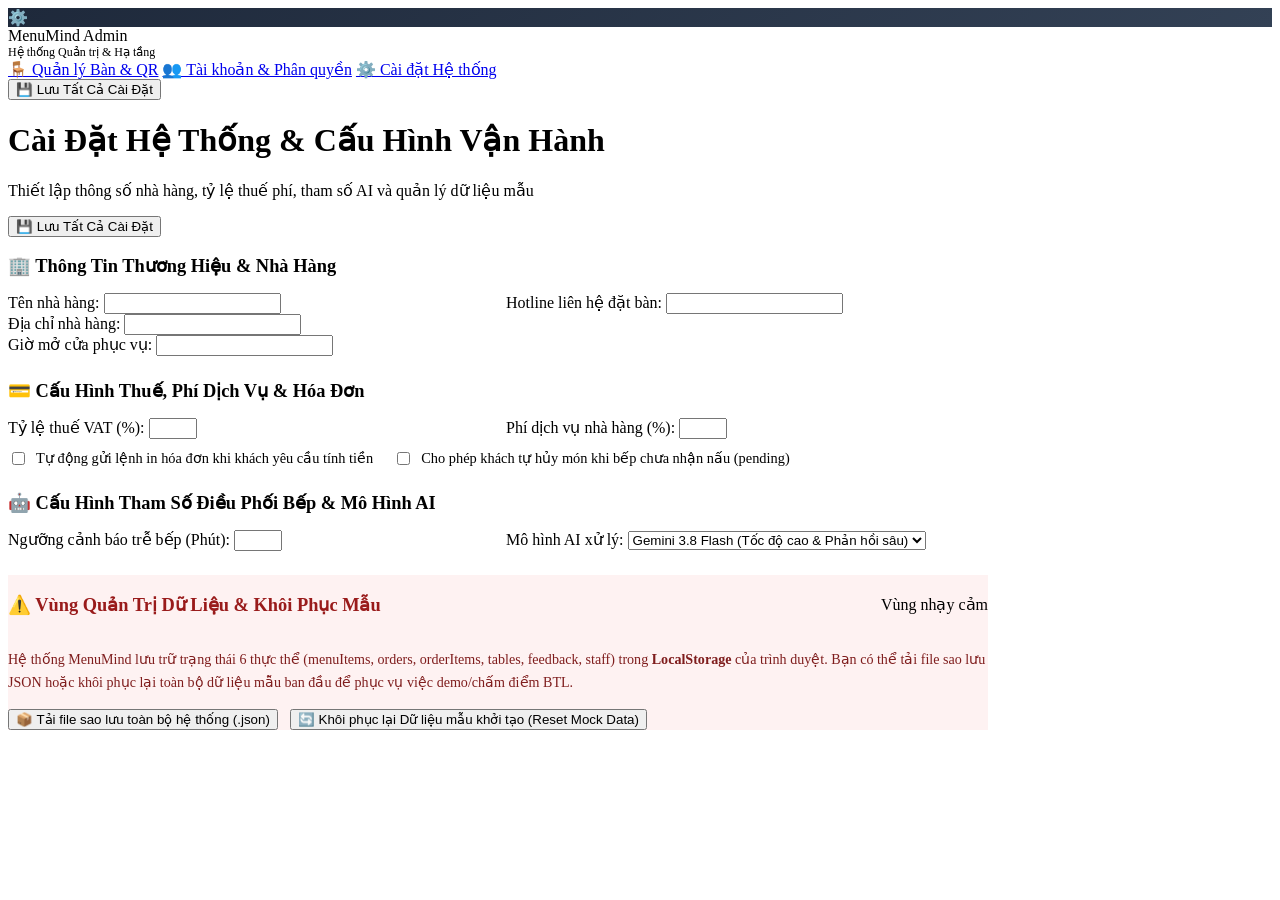
==== admin-table-management.html @ ac323d4d "feat: sua duoi mo rong css va js cho phan he admin" ====
<!DOCTYPE html>
<html lang="vi">
<head>
  <meta charset="UTF-8">
  <meta name="viewport" content="width=device-width, initial-scale=1.0">
  <title>Cài Đặt Hệ Thống | MenuMind - Quản trị viên</title>
  <link rel="stylesheet" href="css/style.css">
  <link rel="stylesheet" href="css/responsive.css">
  <link rel="stylesheet" href="css/pages/admin-settings.css">
</head>
<body>

  <header class="site-header">
    <div class="brand-logo">
      <div class="logo-icon" style="background: linear-gradient(135deg, #1E293B, #334155);">⚙️</div>
      <div>
        <span>MenuMind Admin</span>
        <div style="font-size: 0.75rem; color: var(--text-muted); font-weight: normal;">Hệ thống Quản trị & Hạ tầng</div>
      </div>
    </div>

    <nav class="header-nav">
      <a href="admin-table-management.html" class="nav-link">🪑 Quản lý Bàn & QR</a>
      <a href="admin-user-management.html" class="nav-link">👥 Tài khoản & Phân quyền</a>
      <a href="admin-settings.html" class="nav-link active">⚙️ Cài đặt Hệ thống</a>
    </nav>

    <div class="header-right">
      <button class="btn btn-primary btn-sm" onclick="saveAllSettings()">💾 Lưu Tất Cả Cài Đặt</button>
    </div>
  </header>

  <main class="container" style="max-width: 980px;">
    <div class="page-head">
      <div>
        <h1 class="page-title">Cài Đặt Hệ Thống & Cấu Hình Vận Hành</h1>
        <p class="page-subtitle">Thiết lập thông số nhà hàng, tỷ lệ thuế phí, tham số AI và quản lý dữ liệu mẫu</p>
      </div>
      <button class="btn btn-primary" onclick="saveAllSettings()">💾 Lưu Tất Cả Cài Đặt</button>
    </div>

    <div class="card" style="margin-bottom: 24px;">
      <h3 style="font-size: 1.15rem; color: var(--secondary); margin-bottom: 16px;">
        🏢 Thông Tin Thương Hiệu & Nhà Hàng
      </h3>

      <div style="display: grid; grid-template-columns: 1fr 1fr; gap: 16px;">
        <div class="form-group">
          <label class="form-label" for="settingRestName">Tên nhà hàng:</label>
          <input type="text" id="settingRestName" class="form-control">
        </div>
        <div class="form-group">
          <label class="form-label" for="settingHotline">Hotline liên hệ đặt bàn:</label>
          <input type="text" id="settingHotline" class="form-control">
        </div>
      </div>

      <div class="form-group">
        <label class="form-label" for="settingAddress">Địa chỉ nhà hàng:</label>
        <input type="text" id="settingAddress" class="form-control">
      </div>

      <div class="form-group">
        <label class="form-label" for="settingHours">Giờ mở cửa phục vụ:</label>
        <input type="text" id="settingHours" class="form-control">
      </div>
    </div>

    <div class="card" style="margin-bottom: 24px;">
      <h3 style="font-size: 1.15rem; color: var(--secondary); margin-bottom: 16px;">
        💳 Cấu Hình Thuế, Phí Dịch Vụ & Hóa Đơn
      </h3>

      <div style="display: grid; grid-template-columns: 1fr 1fr; gap: 16px;">
        <div class="form-group">
          <label class="form-label" for="settingVat">Tỷ lệ thuế VAT (%):</label>
          <input type="number" id="settingVat" class="form-control" min="0" max="20" step="1">
        </div>
        <div class="form-group">
          <label class="form-label" for="settingServiceFee">Phí dịch vụ nhà hàng (%):</label>
          <input type="number" id="settingServiceFee" class="form-control" min="0" max="20" step="1">
        </div>
      </div>

      <div style="display: flex; gap: 20px; align-items: center; margin-top: 10px;">
        <label style="display: flex; align-items: center; gap: 8px; cursor: pointer;">
          <input type="checkbox" id="settingAutoPrint">
          <span style="font-size: 0.9rem; font-weight: 500;">Tự động gửi lệnh in hóa đơn khi khách yêu cầu tính tiền</span>
        </label>
        <label style="display: flex; align-items: center; gap: 8px; cursor: pointer;">
          <input type="checkbox" id="settingAllowCancel">
          <span style="font-size: 0.9rem; font-weight: 500;">Cho phép khách tự hủy món khi bếp chưa nhận nấu (pending)</span>
        </label>
      </div>
    </div>

    <div class="card" style="margin-bottom: 24px;">
      <h3 style="font-size: 1.15rem; color: var(--secondary); margin-bottom: 16px;">
        🤖 Cấu Hình Tham Số Điều Phối Bếp & Mô Hình AI
      </h3>

      <div style="display: grid; grid-template-columns: 1fr 1fr; gap: 16px;">
        <div class="form-group">
          <label class="form-label" for="settingAlertDelay">Ngưỡng cảnh báo trễ bếp (Phút):</label>
          <input type="number" id="settingAlertDelay" class="form-control" min="10" max="60">
        </div>
        <div class="form-group">
          <label class="form-label" for="settingAiModel">Mô hình AI xử lý:</label>
          <select id="settingAiModel" class="form-control">
            <option value="Gemini 3.8 Flash">Gemini 3.8 Flash (Tốc độ cao & Phản hồi sâu)</option>
            <option value="MenuMind Rule Engine">Quy tắc định sẵn (Ngoại tuyến 100%)</option>
          </select>
        </div>
      </div>
    </div>

    <div class="card" style="background: #FEF2F2; border-color: #FECACA;">
      <div style="display: flex; justify-content: space-between; align-items: center; margin-bottom: 12px; flex-wrap: wrap; gap: 10px;">
        <h3 style="font-size: 1.15rem; color: #991B1B;">
          ⚠️ Vùng Quản Trị Dữ Liệu & Khôi Phục Mẫu
        </h3>
        <span class="badge badge-urgent">Vùng nhạy cảm</span>
      </div>

      <p style="font-size: 0.88rem; color: #7F1D1D; margin-bottom: 16px; line-height: 1.6;">
        Hệ thống MenuMind lưu trữ trạng thái 6 thực thể (menuItems, orders, orderItems, tables, feedback, staff) trong <strong>LocalStorage</strong> của trình duyệt. Bạn có thể tải file sao lưu JSON hoặc khôi phục lại toàn bộ dữ liệu mẫu ban đầu để phục vụ việc demo/chấm điểm BTL.
      </p>

      <div style="display: flex; gap: 12px; flex-wrap: wrap;">
        <button class="btn btn-secondary btn-sm" onclick="exportFullBackup()">
          📦 Tải file sao lưu toàn bộ hệ thống (.json)
        </button>
        <button class="btn btn-danger btn-sm" onclick="handleFullDatabaseReset()">
          🔄 Khôi phục lại Dữ liệu mẫu khởi tạo (Reset Mock Data)
        </button>
      </div>
    </div>
  </main>

  <script src="assets/data/mock-data.js"></script>
  <script src="js/store.js"></script>
  <script src="js/main.js"></script>
  <script src="js/pages/admin-settings.js"></script>
</body>
</html>
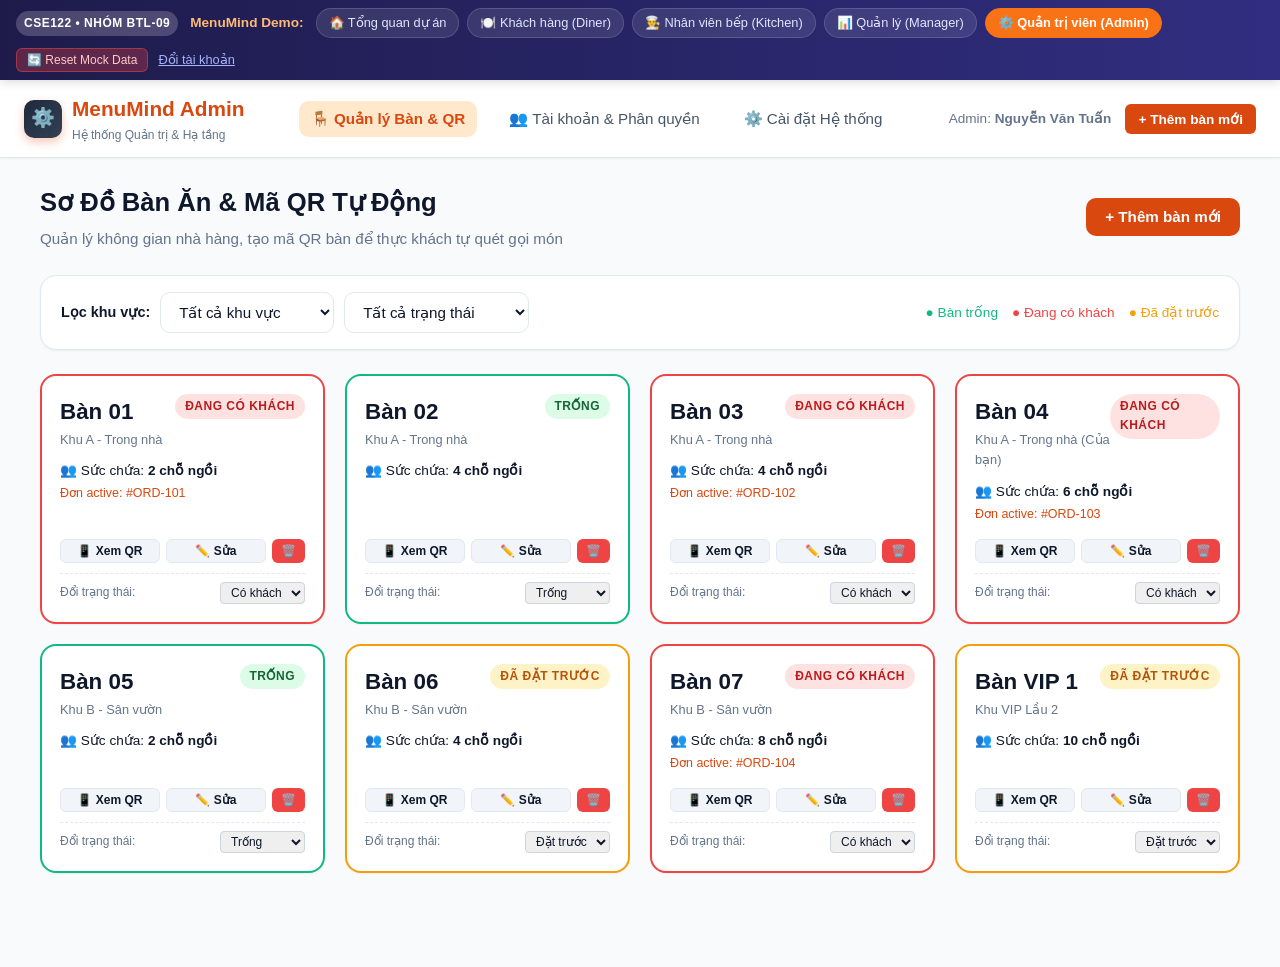
==== commit d410c62f: "feat: tich hop module kitchen login cua hoang" ====
--- a/admin-table-management.html
+++ b/admin-table-management.html
@@ -3,10 +3,10 @@
 <head>
   <meta charset="UTF-8">
   <meta name="viewport" content="width=device-width, initial-scale=1.0">
-  <title>Cài Đặt Hệ Thống | MenuMind - Quản trị viên</title>
+  <title>Quản Lý Bàn Ăn & Sơ Đồ | MenuMind - Quản trị viên</title>
   <link rel="stylesheet" href="css/style.css">
   <link rel="stylesheet" href="css/responsive.css">
-  <link rel="stylesheet" href="css/pages/admin-settings.css">
+  <link rel="stylesheet" href="css/pages/admin-table-management.css">
 </head>
 <body>
 
@@ -20,126 +20,148 @@
     </div>
 
     <nav class="header-nav">
-      <a href="admin-table-management.html" class="nav-link">🪑 Quản lý Bàn & QR</a>
+      <a href="admin-table-management.html" class="nav-link active">🪑 Quản lý Bàn & QR</a>
       <a href="admin-user-management.html" class="nav-link">👥 Tài khoản & Phân quyền</a>
-      <a href="admin-settings.html" class="nav-link active">⚙️ Cài đặt Hệ thống</a>
+      <a href="admin-settings.html" class="nav-link">⚙️ Cài đặt Hệ thống</a>
     </nav>
 
     <div class="header-right">
-      <button class="btn btn-primary btn-sm" onclick="saveAllSettings()">💾 Lưu Tất Cả Cài Đặt</button>
+      <span style="font-size: 0.85rem; color: var(--text-muted);">Admin: <strong>Nguyễn Văn Tuấn</strong></span>
+      <button class="btn btn-primary btn-sm" onclick="openTableModal()">+ Thêm bàn mới</button>
     </div>
   </header>
 
-  <main class="container" style="max-width: 980px;">
+  <main class="container">
     <div class="page-head">
       <div>
-        <h1 class="page-title">Cài Đặt Hệ Thống & Cấu Hình Vận Hành</h1>
-        <p class="page-subtitle">Thiết lập thông số nhà hàng, tỷ lệ thuế phí, tham số AI và quản lý dữ liệu mẫu</p>
+        <h1 class="page-title">Sơ Đồ Bàn Ăn & Mã QR Tự Động</h1>
+        <p class="page-subtitle">Quản lý không gian nhà hàng, tạo mã QR bàn để thực khách tự quét gọi món</p>
       </div>
-      <button class="btn btn-primary" onclick="saveAllSettings()">💾 Lưu Tất Cả Cài Đặt</button>
+      <button class="btn btn-primary" onclick="openTableModal()">+ Thêm bàn mới</button>
     </div>
 
-    <div class="card" style="margin-bottom: 24px;">
-      <h3 style="font-size: 1.15rem; color: var(--secondary); margin-bottom: 16px;">
-        🏢 Thông Tin Thương Hiệu & Nhà Hàng
-      </h3>
+    <div class="card" style="margin-bottom: 24px; padding: 16px 20px;">
+      <div style="display: flex; justify-content: space-between; align-items: center; flex-wrap: wrap; gap: 14px;">
+        <div style="display: flex; gap: 10px; align-items: center; flex-wrap: wrap;">
+          <span style="font-weight: 600; font-size: 0.9rem; color: var(--secondary);">Lọc khu vực:</span>
+          <select id="zoneFilter" class="form-control" style="width: auto; min-width: 170px;" onchange="renderTables()">
+            <option value="all">Tất cả khu vực</option>
+            <option value="Khu A - Trong nhà">Khu A - Trong nhà</option>
+            <option value="Khu B - Sân vườn">Khu B - Sân vườn</option>
+            <option value="Khu VIP Lầu 2">Khu VIP Lầu 2</option>
+          </select>
 
-      <div style="display: grid; grid-template-columns: 1fr 1fr; gap: 16px;">
-        <div class="form-group">
-          <label class="form-label" for="settingRestName">Tên nhà hàng:</label>
-          <input type="text" id="settingRestName" class="form-control">
+          <select id="statusFilter" class="form-control" style="width: auto; min-width: 160px;" onchange="renderTables()">
+            <option value="all">Tất cả trạng thái</option>
+            <option value="available">Bàn đang trống</option>
+            <option value="occupied">Đang có khách ngồi</option>
+            <option value="reserved">Đã được đặt trước</option>
+          </select>
         </div>
-        <div class="form-group">
-          <label class="form-label" for="settingHotline">Hotline liên hệ đặt bàn:</label>
-          <input type="text" id="settingHotline" class="form-control">
-        </div>
-      </div>
 
-      <div class="form-group">
-        <label class="form-label" for="settingAddress">Địa chỉ nhà hàng:</label>
-        <input type="text" id="settingAddress" class="form-control">
-      </div>
-
-      <div class="form-group">
-        <label class="form-label" for="settingHours">Giờ mở cửa phục vụ:</label>
-        <input type="text" id="settingHours" class="form-control">
-      </div>
-    </div>
-
-    <div class="card" style="margin-bottom: 24px;">
-      <h3 style="font-size: 1.15rem; color: var(--secondary); margin-bottom: 16px;">
-        💳 Cấu Hình Thuế, Phí Dịch Vụ & Hóa Đơn
-      </h3>
-
-      <div style="display: grid; grid-template-columns: 1fr 1fr; gap: 16px;">
-        <div class="form-group">
-          <label class="form-label" for="settingVat">Tỷ lệ thuế VAT (%):</label>
-          <input type="number" id="settingVat" class="form-control" min="0" max="20" step="1">
-        </div>
-        <div class="form-group">
-          <label class="form-label" for="settingServiceFee">Phí dịch vụ nhà hàng (%):</label>
-          <input type="number" id="settingServiceFee" class="form-control" min="0" max="20" step="1">
-        </div>
-      </div>
-
-      <div style="display: flex; gap: 20px; align-items: center; margin-top: 10px;">
-        <label style="display: flex; align-items: center; gap: 8px; cursor: pointer;">
-          <input type="checkbox" id="settingAutoPrint">
-          <span style="font-size: 0.9rem; font-weight: 500;">Tự động gửi lệnh in hóa đơn khi khách yêu cầu tính tiền</span>
-        </label>
-        <label style="display: flex; align-items: center; gap: 8px; cursor: pointer;">
-          <input type="checkbox" id="settingAllowCancel">
-          <span style="font-size: 0.9rem; font-weight: 500;">Cho phép khách tự hủy món khi bếp chưa nhận nấu (pending)</span>
-        </label>
-      </div>
-    </div>
-
-    <div class="card" style="margin-bottom: 24px;">
-      <h3 style="font-size: 1.15rem; color: var(--secondary); margin-bottom: 16px;">
-        🤖 Cấu Hình Tham Số Điều Phối Bếp & Mô Hình AI
-      </h3>
-
-      <div style="display: grid; grid-template-columns: 1fr 1fr; gap: 16px;">
-        <div class="form-group">
-          <label class="form-label" for="settingAlertDelay">Ngưỡng cảnh báo trễ bếp (Phút):</label>
-          <input type="number" id="settingAlertDelay" class="form-control" min="10" max="60">
-        </div>
-        <div class="form-group">
-          <label class="form-label" for="settingAiModel">Mô hình AI xử lý:</label>
-          <select id="settingAiModel" class="form-control">
-            <option value="Gemini 3.8 Flash">Gemini 3.8 Flash (Tốc độ cao & Phản hồi sâu)</option>
-            <option value="MenuMind Rule Engine">Quy tắc định sẵn (Ngoại tuyến 100%)</option>
-          </select>
+        <div style="display: flex; gap: 14px; font-size: 0.85rem;">
+          <span style="color:#10B981;">● Bàn trống</span>
+          <span style="color:#EF4444;">● Đang có khách</span>
+          <span style="color:#F59E0B;">● Đã đặt trước</span>
         </div>
       </div>
     </div>
 
-    <div class="card" style="background: #FEF2F2; border-color: #FECACA;">
-      <div style="display: flex; justify-content: space-between; align-items: center; margin-bottom: 12px; flex-wrap: wrap; gap: 10px;">
-        <h3 style="font-size: 1.15rem; color: #991B1B;">
-          ⚠️ Vùng Quản Trị Dữ Liệu & Khôi Phục Mẫu
-        </h3>
-        <span class="badge badge-urgent">Vùng nhạy cảm</span>
+    <div class="grid-4" id="tablesContainer"></div>
+  </main>
+
+  <!-- MODAL TABLE -->
+  <div class="modal-backdrop" id="tableModal">
+    <div class="modal-window">
+      <div class="modal-header">
+        <h3 class="modal-title" id="tableModalTitle">Thêm Bàn Ăn Mới</h3>
+        <button onclick="closeModal('tableModal')">✕</button>
       </div>
+      <form id="tableForm" onsubmit="handleSaveTable(event)">
+        <div class="modal-body">
+          <input type="hidden" id="formTableId">
 
-      <p style="font-size: 0.88rem; color: #7F1D1D; margin-bottom: 16px; line-height: 1.6;">
-        Hệ thống MenuMind lưu trữ trạng thái 6 thực thể (menuItems, orders, orderItems, tables, feedback, staff) trong <strong>LocalStorage</strong> của trình duyệt. Bạn có thể tải file sao lưu JSON hoặc khôi phục lại toàn bộ dữ liệu mẫu ban đầu để phục vụ việc demo/chấm điểm BTL.
-      </p>
+          <div class="form-group">
+            <label class="form-label" for="formTableNumber">Số hiệu bàn <span style="color:#DC2626;">*</span>:</label>
+            <input type="text" id="formTableNumber" class="form-control" placeholder="Ví dụ: Bàn 09" required>
+          </div>
 
-      <div style="display: flex; gap: 12px; flex-wrap: wrap;">
-        <button class="btn btn-secondary btn-sm" onclick="exportFullBackup()">
-          📦 Tải file sao lưu toàn bộ hệ thống (.json)
-        </button>
-        <button class="btn btn-danger btn-sm" onclick="handleFullDatabaseReset()">
-          🔄 Khôi phục lại Dữ liệu mẫu khởi tạo (Reset Mock Data)
-        </button>
+          <div class="form-group">
+            <label class="form-label" for="formTableZone">Khu vực <span style="color:#DC2626;">*</span>:</label>
+            <select id="formTableZone" class="form-control" required>
+              <option value="Khu A - Trong nhà">Khu A - Trong nhà</option>
+              <option value="Khu B - Sân vườn">Khu B - Sân vườn</option>
+              <option value="Khu VIP Lầu 2">Khu VIP Lầu 2</option>
+            </select>
+          </div>
+
+          <div class="form-group">
+            <label class="form-label" for="formTableCapacity">Sức chứa tối đa (Số người) <span style="color:#DC2626;">*</span>:</label>
+            <input type="number" id="formTableCapacity" class="form-control" min="1" max="50" value="4" required>
+          </div>
+
+          <div class="form-group">
+            <label class="form-label" for="formTableStatus">Trạng thái ban đầu:</label>
+            <select id="formTableStatus" class="form-control">
+              <option value="available">Bàn trống (Available)</option>
+              <option value="occupied">Đang có khách ngồi</option>
+              <option value="reserved">Đã được đặt trước</option>
+            </select>
+          </div>
+        </div>
+        <div class="modal-footer">
+          <button type="button" class="btn btn-secondary" onclick="closeModal('tableModal')">Hủy</button>
+          <button type="submit" class="btn btn-primary">Lưu Bàn</button>
+        </div>
+      </form>
+    </div>
+  </div>
+
+  <!-- MODAL QR CODE -->
+  <div class="modal-backdrop" id="qrModal">
+    <div class="modal-window" style="max-width: 420px; text-align: center;">
+      <div class="modal-header">
+        <h3 class="modal-title" id="qrModalTitle">Mã QR Đặt Món</h3>
+        <button onclick="closeModal('qrModal')">✕</button>
+      </div>
+      <div class="modal-body" style="padding: 24px;">
+        <div style="background: #fff; padding: 20px; border-radius: var(--radius-md); border: 2px dashed var(--border-color); display: inline-block; margin-bottom: 16px;">
+          <svg width="180" height="180" viewBox="0 0 100 100" style="margin: 0 auto;">
+            <rect width="100" height="100" fill="#fff" />
+            <rect x="10" y="10" width="25" height="25" fill="#0F172A" />
+            <rect x="15" y="15" width="15" height="15" fill="#fff" />
+            <rect x="18" y="18" width="9" height="9" fill="#0F172A" />
+            <rect x="65" y="10" width="25" height="25" fill="#0F172A" />
+            <rect x="70" y="15" width="15" height="15" fill="#fff" />
+            <rect x="73" y="18" width="9" height="9" fill="#0F172A" />
+            <rect x="10" y="65" width="25" height="25" fill="#0F172A" />
+            <rect x="15" y="70" width="15" height="15" fill="#fff" />
+            <rect x="18" y="73" width="9" height="9" fill="#0F172A" />
+            <rect x="45" y="15" width="10" height="10" fill="#0F172A" />
+            <rect x="45" y="35" width="15" height="10" fill="#0F172A" />
+            <rect x="25" y="45" width="10" height="15" fill="#0F172A" />
+            <rect x="45" y="55" width="10" height="10" fill="#0F172A" />
+            <rect x="65" y="45" width="15" height="10" fill="#0F172A" />
+            <rect x="55" y="75" width="25" height="15" fill="#0F172A" />
+          </svg>
+        </div>
+        <p style="font-size: 0.9rem; color: var(--secondary); font-weight: 600;" id="qrDesc">
+          Quét để mở Thực đơn thông minh MenuMind
+        </p>
+        <p style="font-size: 0.8rem; color: var(--text-muted); margin-top: 4px;">
+          Khách ngồi tại bàn quét mã bằng camera điện thoại để xem menu và đặt món tự động.
+        </p>
+      </div>
+      <div class="modal-footer" style="justify-content: center;">
+        <button class="btn btn-secondary btn-sm" onclick="printQrCode()">🖨️ In mã QR bàn này</button>
+        <button class="btn btn-primary btn-sm" onclick="closeModal('qrModal')">Đóng</button>
       </div>
     </div>
-  </main>
+  </div>
 
   <script src="assets/data/mock-data.js"></script>
   <script src="js/store.js"></script>
   <script src="js/main.js"></script>
-  <script src="js/pages/admin-settings.js"></script>
+  <script src="js/pages/admin-table-management.js"></script>
 </body>
 </html>
--- a/css/style.css
+++ b/css/style.css
@@ -0,0 +1,775 @@
+:root {
+  --primary: #D9480F;
+  --primary-hover: #BF360C;
+  --primary-light: #FFE8CC;
+  --primary-soft: #FFF4E6;
+  
+  --secondary: #0F172A;
+  --secondary-light: #1E293B;
+  --secondary-muted: #475569;
+  
+  --accent-ai: #6366F1;
+  --accent-ai-light: #EEF2FF;
+  --accent-ai-glow: rgba(99, 102, 241, 0.25);
+  
+  --success: #10B981;
+  --success-light: #ECFDF5;
+  --warning: #F59E0B;
+  --warning-light: #FEF3C7;
+  --danger: #EF4444;
+  --danger-light: #FEE2E2;
+  --info: #0284C7;
+  --info-light: #E0F2FE;
+  
+  --bg-page: #F8FAFC;
+  --bg-card: #FFFFFF;
+  --bg-subtle: #F1F5F9;
+  --border-color: #E2E8F0;
+  
+  --text-main: #0F172A;
+  --text-muted: #64748B;
+  --text-light: #94A3B8;
+  --text-white: #FFFFFF;
+  
+  --shadow-sm: 0 1px 2px 0 rgba(0, 0, 0, 0.05);
+  --shadow-md: 0 4px 6px -1px rgba(0, 0, 0, 0.1), 0 2px 4px -2px rgba(0, 0, 0, 0.05);
+  --shadow-lg: 0 10px 15px -3px rgba(0, 0, 0, 0.1), 0 4px 6px -4px rgba(0, 0, 0, 0.05);
+  --shadow-xl: 0 20px 25px -5px rgba(0, 0, 0, 0.1), 0 8px 10px -6px rgba(0, 0, 0, 0.04);
+  
+  --radius-sm: 6px;
+  --radius-md: 10px;
+  --radius-lg: 16px;
+  --radius-full: 9999px;
+  
+  --transition: all 0.2s cubic-bezier(0.4, 0, 0.2, 1);
+  --font-family: -apple-system, BlinkMacSystemFont, "Segoe UI", Roboto, "Helvetica Neue", Arial, sans-serif;
+}
+
+*, *::before, *::after {
+  box-sizing: border-box;
+  margin: 0;
+  padding: 0;
+}
+
+body {
+  font-family: var(--font-family);
+  background-color: var(--bg-page);
+  color: var(--text-main);
+  line-height: 1.6;
+  -webkit-font-smoothing: antialiased;
+  padding-bottom: 70px;
+}
+
+a {
+  color: inherit;
+  text-decoration: none;
+}
+
+button {
+  font-family: inherit;
+  cursor: pointer;
+  border: none;
+  background: none;
+  transition: var(--transition);
+}
+
+input, select, textarea {
+  font-family: inherit;
+  font-size: 0.95rem;
+  color: var(--text-main);
+}
+
+.role-quick-bar {
+  background: linear-gradient(90deg, #1E1B4B 0%, #312E81 100%);
+  color: #fff;
+  padding: 8px 16px;
+  font-size: 0.85rem;
+  display: flex;
+  align-items: center;
+  justify-content: space-between;
+  flex-wrap: wrap;
+  gap: 10px;
+  position: sticky;
+  top: 0;
+  z-index: 1000;
+  box-shadow: 0 2px 10px rgba(0, 0, 0, 0.15);
+}
+
+.role-bar-left {
+  display: flex;
+  align-items: center;
+  gap: 12px;
+}
+
+.role-bar-badge {
+  background: rgba(255, 255, 255, 0.2);
+  padding: 3px 8px;
+  border-radius: var(--radius-full);
+  font-weight: 600;
+  font-size: 0.75rem;
+  letter-spacing: 0.5px;
+}
+
+.role-bar-nav {
+  display: flex;
+  align-items: center;
+  gap: 8px;
+  flex-wrap: wrap;
+}
+
+.role-btn {
+  padding: 4px 12px;
+  border-radius: var(--radius-full);
+  font-size: 0.8rem;
+  font-weight: 500;
+  color: #E0E7FF;
+  background: rgba(255, 255, 255, 0.1);
+  border: 1px solid rgba(255, 255, 255, 0.15);
+}
+
+.role-btn:hover {
+  background: rgba(255, 255, 255, 0.25);
+  color: #fff;
+}
+
+.role-btn.active {
+  background: #F97316;
+  border-color: #F97316;
+  color: #fff;
+  font-weight: 600;
+}
+
+.role-bar-actions {
+  display: flex;
+  align-items: center;
+  gap: 10px;
+}
+
+.btn-reset-data {
+  background: rgba(239, 68, 68, 0.3);
+  color: #FECACA;
+  border: 1px solid rgba(239, 68, 68, 0.5);
+  padding: 4px 10px;
+  border-radius: var(--radius-sm);
+  font-size: 0.75rem;
+}
+
+.btn-reset-data:hover {
+  background: #DC2626;
+  color: #fff;
+}
+
+.site-header {
+  background: var(--bg-card);
+  border-bottom: 1px solid var(--border-color);
+  padding: 12px 24px;
+  display: flex;
+  align-items: center;
+  justify-content: space-between;
+  box-shadow: var(--shadow-sm);
+}
+
+.brand-logo {
+  display: flex;
+  align-items: center;
+  gap: 10px;
+  font-size: 1.3rem;
+  font-weight: 700;
+  color: var(--primary);
+}
+
+.brand-logo .logo-icon {
+  width: 38px;
+  height: 38px;
+  background: linear-gradient(135deg, var(--primary) 0%, #FB923C 100%);
+  color: #fff;
+  border-radius: var(--radius-md);
+  display: flex;
+  align-items: center;
+  justify-content: center;
+  font-size: 1.2rem;
+  box-shadow: 0 4px 10px rgba(217, 72, 15, 0.3);
+}
+
+.header-nav {
+  display: flex;
+  align-items: center;
+  gap: 20px;
+}
+
+.nav-link {
+  font-size: 0.95rem;
+  font-weight: 500;
+  color: var(--secondary-muted);
+  padding: 6px 12px;
+  border-radius: var(--radius-md);
+  display: flex;
+  align-items: center;
+  gap: 6px;
+}
+
+.nav-link:hover {
+  color: var(--primary);
+  background: var(--primary-soft);
+}
+
+.nav-link.active {
+  color: var(--primary);
+  background: var(--primary-light);
+  font-weight: 600;
+}
+
+.header-right {
+  display: flex;
+  align-items: center;
+  gap: 14px;
+}
+
+.table-tag {
+  background: #FEF3C7;
+  color: #92400E;
+  padding: 5px 12px;
+  border-radius: var(--radius-full);
+  font-size: 0.85rem;
+  font-weight: 600;
+  display: flex;
+  align-items: center;
+  gap: 6px;
+  border: 1px solid #FDE68A;
+}
+
+.container {
+  max-width: 1240px;
+  margin: 0 auto;
+  padding: 24px 20px;
+}
+
+.page-head {
+  display: flex;
+  align-items: center;
+  justify-content: space-between;
+  margin-bottom: 24px;
+  flex-wrap: wrap;
+  gap: 16px;
+}
+
+.page-title {
+  font-size: 1.6rem;
+  font-weight: 700;
+  color: var(--secondary);
+}
+
+.page-subtitle {
+  font-size: 0.95rem;
+  color: var(--text-muted);
+  margin-top: 4px;
+}
+
+.btn {
+  display: inline-flex;
+  align-items: center;
+  justify-content: center;
+  gap: 8px;
+  padding: 9px 18px;
+  font-size: 0.95rem;
+  font-weight: 600;
+  border-radius: var(--radius-md);
+  transition: var(--transition);
+  border: 1px solid transparent;
+}
+
+.btn-primary {
+  background: var(--primary);
+  color: #fff;
+}
+.btn-primary:hover {
+  background: var(--primary-hover);
+  box-shadow: 0 4px 12px rgba(217, 72, 15, 0.3);
+}
+
+.btn-secondary {
+  background: var(--bg-subtle);
+  color: var(--secondary);
+  border-color: var(--border-color);
+}
+.btn-secondary:hover {
+  background: #E2E8F0;
+}
+
+.btn-ai {
+  background: linear-gradient(135deg, #4F46E5 0%, #7C3AED 100%);
+  color: #fff;
+  box-shadow: 0 4px 14px var(--accent-ai-glow);
+}
+.btn-ai:hover {
+  opacity: 0.95;
+  transform: translateY(-1px);
+}
+
+.btn-danger {
+  background: var(--danger);
+  color: #fff;
+}
+.btn-danger:hover {
+  background: #DC2626;
+}
+
+.btn-success {
+  background: var(--success);
+  color: #fff;
+}
+
+.btn-sm {
+  padding: 6px 12px;
+  font-size: 0.85rem;
+  border-radius: var(--radius-sm);
+}
+
+.badge {
+  display: inline-flex;
+  align-items: center;
+  padding: 3px 10px;
+  border-radius: var(--radius-full);
+  font-size: 0.75rem;
+  font-weight: 600;
+  text-transform: uppercase;
+  letter-spacing: 0.5px;
+}
+
+.badge-pending { background: #FEF3C7; color: #B45309; }
+.badge-preparing { background: #E0F2FE; color: #0369A1; }
+.badge-ready { background: #DCFCE7; color: #15803D; }
+.badge-served { background: #F1F5F9; color: #475569; }
+.badge-urgent { background: #FEE2E2; color: #B91C1C; animation: pulse 2s infinite; }
+.badge-vegetarian { background: #DCFCE7; color: #166534; }
+.badge-bestseller { background: #FFEDD5; color: #C2410C; }
+
+@keyframes pulse {
+  0%, 100% { opacity: 1; }
+  50% { opacity: 0.6; }
+}
+
+.card {
+  background: var(--bg-card);
+  border-radius: var(--radius-lg);
+  border: 1px solid var(--border-color);
+  box-shadow: var(--shadow-sm);
+  padding: 20px;
+  transition: var(--transition);
+}
+
+.card:hover {
+  box-shadow: var(--shadow-md);
+}
+
+.grid-3 {
+  display: grid;
+  grid-template-columns: repeat(auto-fill, minmax(320px, 1fr));
+  gap: 20px;
+}
+
+.grid-4 {
+  display: grid;
+  grid-template-columns: repeat(auto-fill, minmax(260px, 1fr));
+  gap: 20px;
+}
+
+.dish-card {
+  background: var(--bg-card);
+  border-radius: var(--radius-lg);
+  border: 1px solid var(--border-color);
+  overflow: hidden;
+  display: flex;
+  flex-direction: column;
+  box-shadow: var(--shadow-sm);
+  transition: var(--transition);
+  position: relative;
+}
+
+.dish-card:hover {
+  transform: translateY(-3px);
+  box-shadow: var(--shadow-lg);
+  border-color: #FDBA74;
+}
+
+.dish-thumb {
+  height: 180px;
+  width: 100%;
+  object-fit: cover;
+  background: #E2E8F0;
+}
+
+.dish-badges {
+  position: absolute;
+  top: 12px;
+  left: 12px;
+  display: flex;
+  flex-direction: column;
+  gap: 6px;
+}
+
+.dish-time-badge {
+  position: absolute;
+  top: 12px;
+  right: 12px;
+  background: rgba(15, 23, 42, 0.75);
+  backdrop-filter: blur(4px);
+  color: #fff;
+  padding: 4px 8px;
+  border-radius: var(--radius-full);
+  font-size: 0.75rem;
+  font-weight: 500;
+}
+
+.dish-body {
+  padding: 18px;
+  display: flex;
+  flex-direction: column;
+  flex: 1;
+}
+
+.dish-title {
+  font-size: 1.15rem;
+  font-weight: 700;
+  margin-bottom: 6px;
+  color: var(--secondary);
+}
+
+.dish-desc {
+  font-size: 0.85rem;
+  color: var(--text-muted);
+  display: -webkit-box;
+  -webkit-line-clamp: 2;
+  -webkit-box-orient: vertical;
+  overflow: hidden;
+  margin-bottom: 12px;
+}
+
+.dish-meta {
+  display: flex;
+  align-items: center;
+  justify-content: space-between;
+  margin-top: auto;
+  padding-top: 12px;
+  border-top: 1px solid var(--border-color);
+}
+
+.dish-price {
+  font-size: 1.25rem;
+  font-weight: 700;
+  color: var(--primary);
+}
+
+.ai-card {
+  background: linear-gradient(135deg, #F5F3FF 0%, #EDE9FE 100%);
+  border: 1.5px solid #C4B5FD;
+  border-radius: var(--radius-lg);
+  padding: 22px;
+  margin-bottom: 24px;
+  position: relative;
+  overflow: hidden;
+}
+
+.ai-card-header {
+  display: flex;
+  align-items: center;
+  justify-content: space-between;
+  margin-bottom: 14px;
+}
+
+.ai-badge {
+  background: linear-gradient(135deg, #6366F1, #8B5CF6);
+  color: #fff;
+  padding: 4px 10px;
+  border-radius: var(--radius-full);
+  font-size: 0.75rem;
+  font-weight: 700;
+  display: inline-flex;
+  align-items: center;
+  gap: 6px;
+}
+
+.ai-reason-box {
+  background: #FFFFFF;
+  border-left: 4px solid #8B5CF6;
+  padding: 12px 16px;
+  border-radius: 0 var(--radius-md) var(--radius-md) 0;
+  margin: 14px 0;
+  font-size: 0.9rem;
+  color: #4C1D95;
+}
+
+.ai-actions-bar {
+  display: flex;
+  align-items: center;
+  gap: 10px;
+  flex-wrap: wrap;
+  margin-top: 14px;
+}
+
+.skeleton-loader {
+  display: inline-block;
+  height: 100%;
+  width: 100%;
+  background: linear-gradient(90deg, #f0f0f0 25%, #e0e0e0 50%, #f0f0f0 75%);
+  background-size: 200% 100%;
+  animation: loading 1.5s infinite;
+  border-radius: var(--radius-sm);
+}
+
+@keyframes loading {
+  0% { background-position: 200% 0; }
+  100% { background-position: -200% 0; }
+}
+
+.kanban-board {
+  display: grid;
+  grid-template-columns: repeat(4, 1fr);
+  gap: 16px;
+  align-items: flex-start;
+}
+
+.kanban-col {
+  background: var(--bg-subtle);
+  border-radius: var(--radius-lg);
+  padding: 14px;
+  border: 1px solid var(--border-color);
+  min-height: 580px;
+}
+
+.kanban-col-header {
+  display: flex;
+  align-items: center;
+  justify-content: space-between;
+  margin-bottom: 14px;
+  padding-bottom: 10px;
+  border-bottom: 2px solid var(--border-color);
+}
+
+.kanban-col-title {
+  font-size: 0.95rem;
+  font-weight: 700;
+  color: var(--secondary);
+  display: flex;
+  align-items: center;
+  gap: 8px;
+}
+
+.kanban-col-count {
+  background: #E2E8F0;
+  padding: 2px 8px;
+  border-radius: var(--radius-full);
+  font-size: 0.8rem;
+  font-weight: 600;
+}
+
+.kanban-card {
+  background: var(--bg-card);
+  border-radius: var(--radius-md);
+  padding: 14px;
+  border: 1px solid var(--border-color);
+  box-shadow: var(--shadow-sm);
+  margin-bottom: 12px;
+  transition: var(--transition);
+}
+
+.kanban-card:hover {
+  box-shadow: var(--shadow-md);
+  border-color: #CBD5E1;
+}
+
+.kanban-card-top {
+  display: flex;
+  align-items: center;
+  justify-content: space-between;
+  margin-bottom: 10px;
+}
+
+.kanban-order-id {
+  font-weight: 700;
+  font-size: 0.9rem;
+  color: var(--secondary);
+}
+
+.kanban-table-tag {
+  background: #EEF2FF;
+  color: #4338CA;
+  font-weight: 600;
+  font-size: 0.8rem;
+  padding: 2px 8px;
+  border-radius: var(--radius-sm);
+}
+
+.kanban-dish-item {
+  display: flex;
+  align-items: flex-start;
+  justify-content: space-between;
+  padding: 6px 0;
+  border-bottom: 1px dashed var(--border-color);
+  font-size: 0.88rem;
+}
+
+.kanban-note {
+  background: #FEF2F2;
+  color: #DC2626;
+  font-size: 0.78rem;
+  padding: 3px 6px;
+  border-radius: 4px;
+  margin-top: 4px;
+  font-weight: 500;
+}
+
+.modal-backdrop {
+  position: fixed;
+  top: 0;
+  left: 0;
+  width: 100%;
+  height: 100%;
+  background: rgba(15, 23, 42, 0.6);
+  backdrop-filter: blur(4px);
+  display: flex;
+  align-items: center;
+  justify-content: center;
+  z-index: 2000;
+  opacity: 0;
+  pointer-events: none;
+  transition: opacity 0.2s ease;
+}
+
+.modal-backdrop.show {
+  opacity: 1;
+  pointer-events: auto;
+}
+
+.modal-window {
+  background: var(--bg-card);
+  border-radius: var(--radius-lg);
+  width: 95%;
+  max-width: 580px;
+  max-height: 90vh;
+  overflow-y: auto;
+  box-shadow: var(--shadow-xl);
+  transform: translateY(20px);
+  transition: transform 0.2s ease;
+}
+
+.modal-backdrop.show .modal-window {
+  transform: translateY(0);
+}
+
+.modal-header {
+  padding: 18px 24px;
+  border-bottom: 1px solid var(--border-color);
+  display: flex;
+  align-items: center;
+  justify-content: space-between;
+}
+
+.modal-title {
+  font-size: 1.25rem;
+  font-weight: 700;
+  color: var(--secondary);
+}
+
+.modal-body {
+  padding: 24px;
+}
+
+.modal-footer {
+  padding: 16px 24px;
+  border-top: 1px solid var(--border-color);
+  display: flex;
+  align-items: center;
+  justify-content: flex-end;
+  gap: 12px;
+  background: var(--bg-subtle);
+  border-radius: 0 0 var(--radius-lg) var(--radius-lg);
+}
+
+.form-group {
+  margin-bottom: 16px;
+}
+
+.form-label {
+  display: block;
+  font-size: 0.88rem;
+  font-weight: 600;
+  color: var(--secondary);
+  margin-bottom: 6px;
+}
+
+.form-control {
+  width: 100%;
+  padding: 10px 14px;
+  border: 1px solid var(--border-color);
+  border-radius: var(--radius-md);
+  outline: none;
+  transition: var(--transition);
+  background: #fff;
+}
+
+.form-control:focus {
+  border-color: var(--primary);
+  box-shadow: 0 0 0 3px rgba(217, 72, 15, 0.15);
+}
+
+#toast-container {
+  position: fixed;
+  bottom: 24px;
+  right: 24px;
+  display: flex;
+  flex-direction: column;
+  gap: 10px;
+  z-index: 3000;
+}
+
+.toast {
+  background: #1E293B;
+  color: #fff;
+  padding: 12px 18px;
+  border-radius: var(--radius-md);
+  font-size: 0.9rem;
+  box-shadow: var(--shadow-xl);
+  display: flex;
+  align-items: center;
+  gap: 10px;
+  animation: slideIn 0.3s ease;
+  min-width: 280px;
+}
+
+.toast.toast-success { background: #065F46; border-left: 4px solid #10B981; }
+.toast.toast-error { background: #991B1B; border-left: 4px solid #EF4444; }
+.toast.toast-warning { background: #92400E; border-left: 4px solid #F59E0B; }
+
+@keyframes slideIn {
+  from { transform: translateX(100%); opacity: 0; }
+  to { transform: translateX(0); opacity: 1; }
+}
+
+.empty-state {
+  text-align: center;
+  padding: 48px 20px;
+  background: var(--bg-card);
+  border-radius: var(--radius-lg);
+  border: 1px dashed var(--border-color);
+}
+
+.empty-icon {
+  font-size: 3rem;
+  margin-bottom: 12px;
+  opacity: 0.6;
+}
+
+.empty-title {
+  font-size: 1.15rem;
+  font-weight: 700;
+  color: var(--secondary);
+  margin-bottom: 6px;
+}
+
+.empty-desc {
+  font-size: 0.9rem;
+  color: var(--text-muted);
+  max-width: 400px;
+  margin: 0 auto 16px;
+}
--- a/css/responsive.css
+++ b/css/responsive.css
@@ -0,0 +1,97 @@
+@media (max-width: 1024px) {
+  .kanban-board {
+    grid-template-columns: repeat(2, 1fr);
+  }
+  
+  .grid-4 {
+    grid-template-columns: repeat(auto-fill, minmax(220px, 1fr));
+  }
+}
+
+@media (max-width: 768px) {
+  .site-header {
+    flex-direction: column;
+    align-items: flex-start;
+    gap: 12px;
+    padding: 14px 16px;
+  }
+
+  .header-nav {
+    overflow-x: auto;
+    width: 100%;
+    padding-bottom: 6px;
+    gap: 10px;
+  }
+
+  .header-nav::-webkit-scrollbar {
+    display: none;
+  }
+
+  .header-right {
+    width: 100%;
+    justify-content: space-between;
+  }
+
+  .role-quick-bar {
+    flex-direction: column;
+    align-items: flex-start;
+  }
+
+  .role-bar-nav {
+    width: 100%;
+    overflow-x: auto;
+    padding-bottom: 4px;
+  }
+
+  .kanban-board {
+    grid-template-columns: 1fr;
+  }
+
+  .grid-3 {
+    grid-template-columns: 1fr;
+  }
+
+  .page-head {
+    flex-direction: column;
+    align-items: flex-start;
+  }
+
+  .modal-window {
+    width: 96%;
+    margin: 10px;
+  }
+
+  .responsive-table {
+    display: block;
+    width: 100%;
+    overflow-x: auto;
+  }
+}
+
+@media (max-width: 480px) {
+  .container {
+    padding: 16px 12px;
+  }
+
+  .page-title {
+    font-size: 1.3rem;
+  }
+
+  .dish-thumb {
+    height: 150px;
+  }
+
+  .ai-actions-bar {
+    flex-direction: column;
+    align-items: stretch;
+  }
+
+  .ai-actions-bar .btn {
+    width: 100%;
+  }
+
+  .btn {
+    padding: 8px 14px;
+    font-size: 0.88rem;
+  }
+}
--- a/css/pages/admin-table-management.css
+++ b/css/pages/admin-table-management.css
@@ -0,0 +1,25 @@
+/* admin-table-management.css - Styles rieng cho trang admin-table-management */
+
+.table-visual-card {
+      background: var(--bg-card);
+      border-radius: var(--radius-lg);
+      border: 2px solid var(--border-color);
+      padding: 18px;
+      box-shadow: var(--shadow-sm);
+      display: flex;
+      flex-direction: column;
+      transition: var(--transition);
+      position: relative;
+    }
+    .table-visual-card:hover {
+      box-shadow: var(--shadow-md);
+      transform: translateY(-2px);
+    }
+    .table-status-available { border-color: #10B981; }
+    .table-status-occupied { border-color: #EF4444; }
+    .table-status-reserved { border-color: #F59E0B; }
+    .table-num-large {
+      font-size: 1.4rem;
+      font-weight: 700;
+      color: var(--secondary);
+    }
